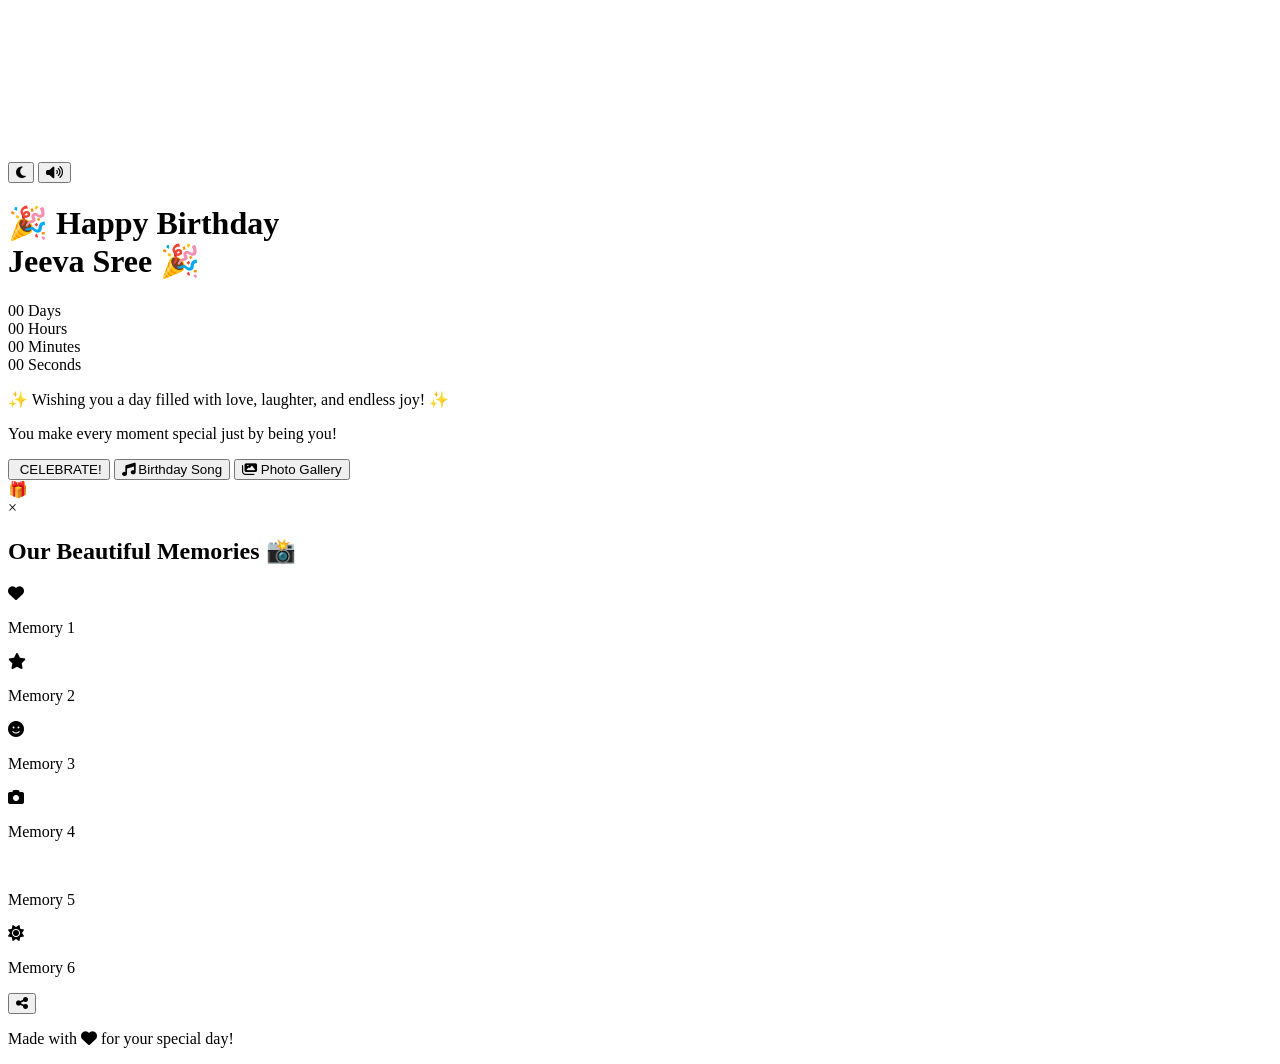
==== index.html @ dd559f00 "Create index.html with Jeeva Sree birthday celebration page" ====
<!DOCTYPE html>
<html lang="en">
<head>
    <meta charset="UTF-8">
    <meta name="viewport" content="width=device-width, initial-scale=1.0">
    <title>🎉 Happy Birthday Jeeva Sree! 🎉</title>
    <link rel="stylesheet" href="style.css">
    <link rel="stylesheet" href="https://cdnjs.cloudflare.com/ajax/libs/font-awesome/6.4.0/css/all.min.css">
</head>
<body>
    <!-- Canvas for Confetti -->
    <canvas id="confettiCanvas"></canvas>
    
    <!-- Fireworks Container -->
    <div id="fireworksContainer"></div>
    
    <!-- Hearts Container -->
    <div id="heartsContainer"></div>

    <!-- Main Container -->
    <div class="container">
        <!-- Header -->
        <header class="header">
            <div class="controls">
                <button id="themeToggle" class="control-btn" title="Toggle Theme">
                    <i class="fas fa-moon"></i>
                </button>
                <button id="soundToggle" class="control-btn" title="Toggle Sound">
                    <i class="fas fa-volume-up"></i>
                </button>
            </div>
        </header>

        <!-- Main Content -->
        <div class="content">
            <!-- Title -->
            <h1 class="main-title">
                <span class="emoji">🎉</span>
                Happy Birthday
                <br>
                <span class="name">Jeeva Sree</span>
                <span class="emoji">🎉</span>
            </h1>

            <!-- Countdown Timer -->
            <div class="countdown-container">
                <div class="countdown-box">
                    <div class="countdown-item">
                        <span class="countdown-num" id="days">00</span>
                        <span class="countdown-label">Days</span>
                    </div>
                    <div class="countdown-item">
                        <span class="countdown-num" id="hours">00</span>
                        <span class="countdown-label">Hours</span>
                    </div>
                    <div class="countdown-item">
                        <span class="countdown-num" id="minutes">00</span>
                        <span class="countdown-label">Minutes</span>
                    </div>
                    <div class="countdown-item">
                        <span class="countdown-num" id="seconds">00</span>
                        <span class="countdown-label">Seconds</span>
                    </div>
                </div>
            </div>

            <!-- Animated Cake -->
            <div class="cake-container">
                <div class="cake">
                    <div class="candle">
                        <div class="flame"></div>
                    </div>
                    <div class="cake-layer cake-1"></div>
                    <div class="cake-layer cake-2"></div>
                    <div class="cake-layer cake-3"></div>
                </div>
            </div>

            <!-- Birthday Message -->
            <div class="message-box">
                <p class="message">✨ Wishing you a day filled with love, laughter, and endless joy! ✨</p>
                <p class="message">You make every moment special just by being you!</p>
            </div>

            <!-- Action Buttons -->
            <div class="button-group">
                <button class="btn btn-celebrate" id="celebrateBtn">
                    <i class="fas fa-party-horn"></i> CELEBRATE!
                </button>
                <button class="btn btn-music" id="musicBtn">
                    <i class="fas fa-music"></i> Birthday Song
                </button>
                <button class="btn btn-gallery" id="galleryBtn">
                    <i class="fas fa-images"></i> Photo Gallery
                </button>
            </div>

            <!-- Gift Box -->
            <div class="gift-box" id="giftBox">
                <div class="gift-box-top"></div>
                <div class="gift-box-bottom"></div>
                <div class="gift-ribbon"></div>
                <div class="gift-text">🎁</div>
            </div>

            <!-- Photo Gallery Modal -->
            <div class="modal" id="galleryModal">
                <div class="modal-content">
                    <span class="close-btn" id="closeGallery">&times;</span>
                    <h2>Our Beautiful Memories 📸</h2>
                    <div class="gallery">
                        <div class="photo-card">
                            <div class="photo-placeholder">
                                <i class="fas fa-heart"></i>
                                <p>Memory 1</p>
                            </div>
                        </div>
                        <div class="photo-card">
                            <div class="photo-placeholder">
                                <i class="fas fa-star"></i>
                                <p>Memory 2</p>
                            </div>
                        </div>
                        <div class="photo-card">
                            <div class="photo-placeholder">
                                <i class="fas fa-smile"></i>
                                <p>Memory 3</p>
                            </div>
                        </div>
                        <div class="photo-card">
                            <div class="photo-placeholder">
                                <i class="fas fa-camera"></i>
                                <p>Memory 4</p>
                            </div>
                        </div>
                        <div class="photo-card">
                            <div class="photo-placeholder">
                                <i class="fas fa-sparkles"></i>
                                <p>Memory 5</p>
                            </div>
                        </div>
                        <div class="photo-card">
                            <div class="photo-placeholder">
                                <i class="fas fa-sun"></i>
                                <p>Memory 6</p>
                            </div>
                        </div>
                    </div>
                </div>
            </div>

            <!-- Share Button -->
            <button class="share-btn" id="shareBtn" title="Share celebration">
                <i class="fas fa-share-alt"></i>
            </button>
        </div>

        <!-- Footer -->
        <footer class="footer">
            <p>Made with <i class="fas fa-heart"></i> for your special day!</p>
        </footer>
    </div>

    <!-- Audio Element -->
    <audio id="birthdayAudio" preload="auto">
        <source src="https://www.soundhelix.com/examples/mp3/SoundHelix-Song-1.mp3" type="audio/mpeg">
    </audio>

    <script src="script.js"></script>
</body>
</html>
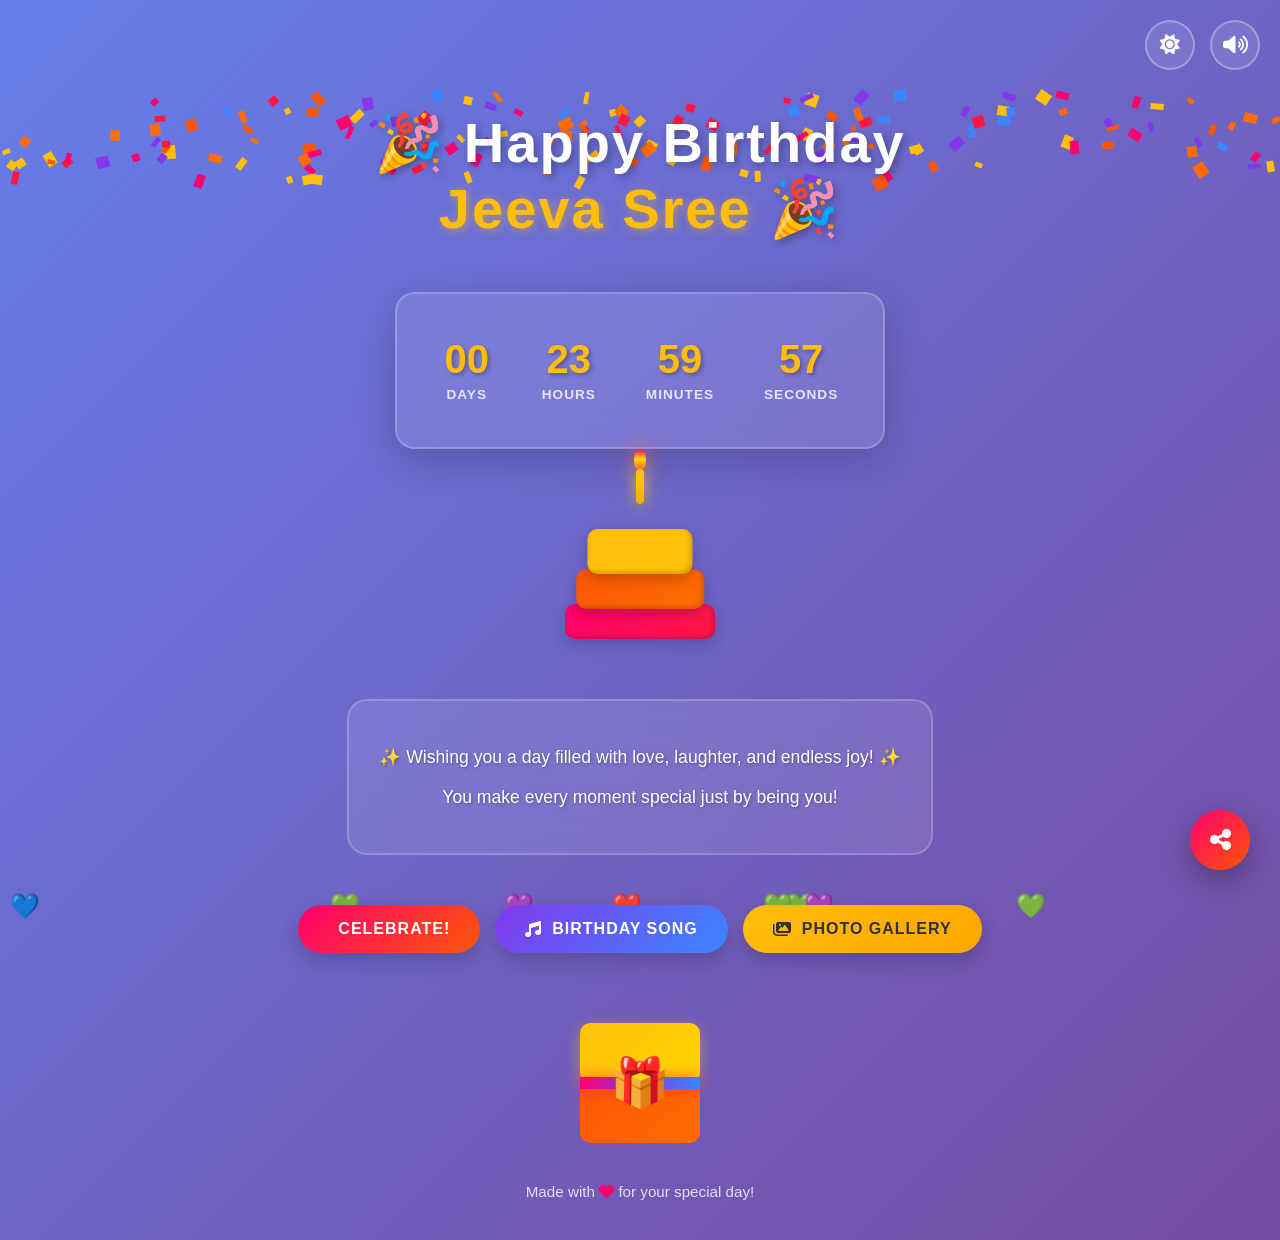
==== commit e4f439d6: "Clean repo - Remove old files and keep only working files (index.html, style.css, script.js)" ====
--- a/index.html
+++ b/index.html
@@ -168,4 +168,4 @@
 
     <script src="script.js"></script>
 </body>
-</html>
+</html>
--- a/style.css
+++ b/style.css
@@ -0,0 +1,670 @@
+* {
+    margin: 0;
+    padding: 0;
+    box-sizing: border-box;
+}
+
+:root {
+    --color-1: #FF006E;
+    --color-2: #FB5607;
+    --color-3: #FFBE0B;
+    --color-4: #8338EC;
+    --color-5: #3A86FF;
+    --bg-dark: #0a0a0a;
+    --bg-light: #f8f9fa;
+}
+
+html {
+    scroll-behavior: smooth;
+}
+
+body {
+    font-family: 'Poppins', 'Arial', sans-serif;
+    background: linear-gradient(135deg, #667eea 0%, #764ba2 100%);
+    min-height: 100vh;
+    overflow-x: hidden;
+    color: white;
+    transition: all 0.3s ease;
+}
+
+body.light-theme {
+    background: linear-gradient(135deg, #FFE5EC 0%, #FFD4E5 100%);
+    color: #333;
+}
+
+.container {
+    width: 100%;
+    min-height: 100vh;
+    display: flex;
+    flex-direction: column;
+    align-items: center;
+    justify-content: space-between;
+    padding: 20px;
+    position: relative;
+}
+
+.header {
+    width: 100%;
+    display: flex;
+    justify-content: flex-end;
+    gap: 15px;
+    margin-bottom: 20px;
+}
+
+.controls {
+    display: flex;
+    gap: 15px;
+}
+
+.control-btn {
+    width: 50px;
+    height: 50px;
+    border-radius: 50%;
+    border: 2px solid rgba(255, 255, 255, 0.3);
+    background: rgba(255, 255, 255, 0.1);
+    color: white;
+    font-size: 20px;
+    cursor: pointer;
+    transition: all 0.3s ease;
+    backdrop-filter: blur(10px);
+}
+
+.control-btn:hover {
+    background: rgba(255, 255, 255, 0.2);
+    transform: scale(1.1);
+    box-shadow: 0 0 20px rgba(255, 255, 255, 0.3);
+}
+
+.content {
+    width: 100%;
+    max-width: 900px;
+    text-align: center;
+    flex: 1;
+    display: flex;
+    flex-direction: column;
+    align-items: center;
+    justify-content: center;
+    gap: 30px;
+    z-index: 10;
+}
+
+.main-title {
+    font-size: 3.5rem;
+    font-weight: 900;
+    margin: 20px 0;
+    color: white;
+    text-shadow: 3px 3px 8px rgba(0, 0, 0, 0.3);
+    animation: bounce 2s infinite;
+    letter-spacing: 2px;
+}
+
+.main-title .emoji {
+    display: inline-block;
+    animation: spin 3s linear infinite;
+}
+
+.main-title .name {
+    color: var(--color-3);
+    text-shadow: 2px 2px 10px rgba(255, 190, 11, 0.5);
+}
+
+@keyframes bounce {
+    0%, 100% { transform: translateY(0); }
+    50% { transform: translateY(-20px); }
+}
+
+@keyframes spin {
+    0% { transform: rotate(0deg); }
+    100% { transform: rotate(360deg); }
+}
+
+.countdown-container {
+    width: 100%;
+    display: flex;
+    justify-content: center;
+}
+
+.countdown-box {
+    display: flex;
+    gap: 20px;
+    flex-wrap: wrap;
+    justify-content: center;
+    background: rgba(255, 255, 255, 0.1);
+    backdrop-filter: blur(15px);
+    padding: 30px;
+    border-radius: 20px;
+    border: 2px solid rgba(255, 255, 255, 0.2);
+    box-shadow: 0 10px 40px rgba(0, 0, 0, 0.2);
+}
+
+.countdown-item {
+    display: flex;
+    flex-direction: column;
+    align-items: center;
+    min-width: 80px;
+    padding: 15px;
+}
+
+.countdown-num {
+    font-size: 2.5rem;
+    font-weight: bold;
+    color: var(--color-3);
+    text-shadow: 2px 2px 4px rgba(0, 0, 0, 0.3);
+    line-height: 1;
+}
+
+.countdown-label {
+    font-size: 0.85rem;
+    color: rgba(255, 255, 255, 0.8);
+    text-transform: uppercase;
+    letter-spacing: 1px;
+    margin-top: 8px;
+    font-weight: 600;
+}
+
+.cake-container {
+    margin: 30px 0;
+    animation: zoomIn 1s ease;
+}
+
+.cake {
+    position: relative;
+    width: 150px;
+    height: 130px;
+    margin: 0 auto;
+}
+
+.candle {
+    position: absolute;
+    width: 8px;
+    height: 35px;
+    background: linear-gradient(to bottom, #FFD700, #FFA500);
+    left: 50%;
+    top: -40px;
+    transform: translateX(-50%);
+    border-radius: 4px;
+    box-shadow: 0 0 15px rgba(255, 215, 0, 0.8);
+}
+
+.flame {
+    position: absolute;
+    width: 12px;
+    height: 20px;
+    background: linear-gradient(to top, #FF6B35, #FFD700, #FF006E);
+    top: -20px;
+    left: 50%;
+    transform: translateX(-50%);
+    border-radius: 50% 50% 30% 30%;
+    animation: flicker 0.5s infinite;
+    box-shadow: 0 0 20px rgba(255, 107, 53, 0.9);
+}
+
+@keyframes flicker {
+    0%, 100% { transform: translateX(-50%) scaleY(1) scaleX(1); }
+    50% { transform: translateX(-48%) scaleY(1.1) scaleX(0.95); }
+}
+
+.cake-layer {
+    position: absolute;
+    width: 100%;
+    border-radius: 10px;
+    box-shadow: inset -2px -2px 5px rgba(0, 0, 0, 0.2), 0 5px 15px rgba(0, 0, 0, 0.2);
+}
+
+.cake-1 {
+    bottom: 0;
+    height: 35px;
+    background: linear-gradient(135deg, var(--color-1) 0%, #FF1744 100%);
+}
+
+.cake-2 {
+    bottom: 30px;
+    height: 40px;
+    width: 85%;
+    left: 50%;
+    transform: translateX(-50%);
+    background: linear-gradient(135deg, var(--color-2) 0%, #FF6D00 100%);
+}
+
+.cake-3 {
+    bottom: 65px;
+    height: 45px;
+    width: 70%;
+    left: 50%;
+    transform: translateX(-50%);
+    background: linear-gradient(135deg, var(--color-3) 0%, #FFC107 100%);
+}
+
+@keyframes zoomIn {
+    from {
+        opacity: 0;
+        transform: scale(0.5);
+    }
+    to {
+        opacity: 1;
+        transform: scale(1);
+    }
+}
+
+.message-box {
+    background: rgba(255, 255, 255, 0.1);
+    backdrop-filter: blur(15px);
+    padding: 30px;
+    border-radius: 20px;
+    border: 2px solid rgba(255, 255, 255, 0.2);
+    max-width: 600px;
+    animation: slideUp 0.8s ease;
+}
+
+.message {
+    font-size: 1.1rem;
+    color: white;
+    margin: 12px 0;
+    line-height: 1.6;
+    text-shadow: 1px 1px 3px rgba(0, 0, 0, 0.3);
+    font-weight: 500;
+}
+
+@keyframes slideUp {
+    from {
+        opacity: 0;
+        transform: translateY(30px);
+    }
+    to {
+        opacity: 1;
+        transform: translateY(0);
+    }
+}
+
+.button-group {
+    display: flex;
+    gap: 15px;
+    flex-wrap: wrap;
+    justify-content: center;
+    margin: 20px 0;
+}
+
+.btn {
+    padding: 15px 30px;
+    font-size: 1rem;
+    font-weight: 700;
+    border: none;
+    border-radius: 50px;
+    cursor: pointer;
+    transition: all 0.3s ease;
+    text-transform: uppercase;
+    letter-spacing: 1px;
+    display: flex;
+    align-items: center;
+    gap: 10px;
+    box-shadow: 0 8px 20px rgba(0, 0, 0, 0.2);
+    color: white;
+}
+
+.btn:hover {
+    transform: translateY(-5px);
+    box-shadow: 0 12px 30px rgba(0, 0, 0, 0.3);
+}
+
+.btn:active {
+    transform: translateY(-2px);
+}
+
+.btn-celebrate {
+    background: linear-gradient(135deg, var(--color-1) 0%, var(--color-2) 100%);
+}
+
+.btn-celebrate:hover {
+    box-shadow: 0 12px 30px rgba(255, 0, 110, 0.4);
+}
+
+.btn-music {
+    background: linear-gradient(135deg, var(--color-4) 0%, var(--color-5) 100%);
+}
+
+.btn-music:hover {
+    box-shadow: 0 12px 30px rgba(131, 56, 236, 0.4);
+}
+
+.btn-gallery {
+    background: linear-gradient(135deg, var(--color-3) 0%, #FFA500 100%);
+    color: #333;
+}
+
+.btn-gallery:hover {
+    box-shadow: 0 12px 30px rgba(255, 190, 11, 0.4);
+}
+
+.gift-box {
+    width: 120px;
+    height: 120px;
+    position: relative;
+    cursor: pointer;
+    margin: 20px 0;
+    animation: pulse 2.5s infinite;
+}
+
+.gift-box-top, .gift-box-bottom {
+    position: absolute;
+    width: 100%;
+    height: 50%;
+    background: linear-gradient(135deg, var(--color-3), #FFD700);
+    border-radius: 10px;
+}
+
+.gift-box-top {
+    top: 0;
+    box-shadow: 0 5px 15px rgba(255, 215, 0, 0.4);
+}
+
+.gift-box-bottom {
+    bottom: 0;
+    background: linear-gradient(135deg, var(--color-2), #FF6D00);
+}
+
+.gift-ribbon {
+    position: absolute;
+    width: 100%;
+    height: 12px;
+    background: linear-gradient(90deg, var(--color-1), var(--color-4), var(--color-5));
+    top: 50%;
+    transform: translateY(-50%);
+    z-index: 10;
+    box-shadow: 0 0 15px rgba(255, 0, 110, 0.5);
+}
+
+.gift-text {
+    position: absolute;
+    font-size: 3rem;
+    top: 50%;
+    left: 50%;
+    transform: translate(-50%, -50%);
+    animation: bounce 1.5s infinite;
+    z-index: 11;
+}
+
+@keyframes pulse {
+    0%, 100% { transform: scale(1); }
+    50% { transform: scale(1.15); }
+}
+
+.modal {
+    display: none;
+    position: fixed;
+    z-index: 2000;
+    left: 0;
+    top: 0;
+    width: 100%;
+    height: 100%;
+    background: rgba(0, 0, 0, 0.7);
+    backdrop-filter: blur(5px);
+    align-items: center;
+    justify-content: center;
+    animation: fadeIn 0.3s ease;
+}
+
+.modal.active {
+    display: flex;
+}
+
+.modal-content {
+    background: white;
+    padding: 40px;
+    border-radius: 20px;
+    max-width: 800px;
+    width: 90%;
+    position: relative;
+    box-shadow: 0 20px 60px rgba(0, 0, 0, 0.3);
+    max-height: 80vh;
+    overflow-y: auto;
+    animation: slideUp 0.3s ease;
+}
+
+.modal-content h2 {
+    color: var(--color-1);
+    margin-bottom: 30px;
+    font-size: 2rem;
+}
+
+.close-btn {
+    position: absolute;
+    top: 20px;
+    right: 20px;
+    font-size: 2rem;
+    cursor: pointer;
+    color: var(--color-1);
+    transition: all 0.3s ease;
+}
+
+.close-btn:hover {
+    transform: rotate(90deg);
+}
+
+.gallery {
+    display: grid;
+    grid-template-columns: repeat(auto-fit, minmax(150px, 1fr));
+    gap: 20px;
+}
+
+.photo-card {
+    overflow: hidden;
+    border-radius: 15px;
+    box-shadow: 0 5px 15px rgba(0, 0, 0, 0.1);
+    transition: all 0.3s ease;
+    height: 150px;
+}
+
+.photo-placeholder {
+    width: 100%;
+    height: 100%;
+    background: linear-gradient(135deg, #667eea 0%, #764ba2 100%);
+    display: flex;
+    flex-direction: column;
+    align-items: center;
+    justify-content: center;
+    color: white;
+    font-size: 2.5rem;
+    transition: all 0.3s ease;
+}
+
+.photo-card:hover .photo-placeholder {
+    transform: scale(1.1);
+    box-shadow: 0 10px 30px rgba(0, 0, 0, 0.2);
+}
+
+.photo-placeholder p {
+    font-size: 0.8rem;
+    margin-top: 10px;
+    font-weight: 600;
+}
+
+@keyframes fadeIn {
+    from { opacity: 0; }
+    to { opacity: 1; }
+}
+
+.share-btn {
+    position: fixed;
+    bottom: 30px;
+    right: 30px;
+    width: 60px;
+    height: 60px;
+    border-radius: 50%;
+    border: none;
+    background: linear-gradient(135deg, var(--color-1), var(--color-2));
+    color: white;
+    font-size: 24px;
+    cursor: pointer;
+    box-shadow: 0 10px 30px rgba(0, 0, 0, 0.3);
+    transition: all 0.3s ease;
+    z-index: 1000;
+}
+
+.share-btn:hover {
+    transform: scale(1.15) rotate(10deg);
+    box-shadow: 0 15px 40px rgba(255, 0, 110, 0.4);
+}
+
+.footer {
+    width: 100%;
+    text-align: center;
+    padding: 20px;
+    font-size: 0.95rem;
+    color: rgba(255, 255, 255, 0.8);
+}
+
+.footer i {
+    color: var(--color-1);
+    animation: heartBeat 0.6s infinite;
+}
+
+@keyframes heartBeat {
+    0%, 100% { transform: scale(1); }
+    50% { transform: scale(1.2); }
+}
+
+#confettiCanvas {
+    position: fixed;
+    top: 0;
+    left: 0;
+    width: 100%;
+    height: 100%;
+    pointer-events: none;
+    z-index: 8;
+}
+
+#fireworksContainer {
+    position: fixed;
+    top: 0;
+    left: 0;
+    width: 100%;
+    height: 100%;
+    pointer-events: none;
+    z-index: 9;
+}
+
+.firework {
+    position: absolute;
+    font-size: 2rem;
+}
+
+#heartsContainer {
+    position: fixed;
+    top: 0;
+    left: 0;
+    width: 100%;
+    height: 100%;
+    pointer-events: none;
+    z-index: 7;
+}
+
+.heart {
+    position: absolute;
+    font-size: 1.5rem;
+}
+
+@media (max-width: 768px) {
+    .main-title {
+        font-size: 2rem;
+    }
+
+    .main-title .name {
+        display: block;
+    }
+
+    .countdown-box {
+        padding: 20px;
+        gap: 10px;
+    }
+
+    .countdown-num {
+        font-size: 2rem;
+    }
+
+    .message-box {
+        padding: 20px;
+    }
+
+    .message {
+        font-size: 1rem;
+    }
+
+    .button-group {
+        flex-direction: column;
+        gap: 10px;
+    }
+
+    .btn {
+        width: 100%;
+        justify-content: center;
+    }
+
+    .modal-content {
+        width: 95%;
+        padding: 20px;
+    }
+
+    .gallery {
+        grid-template-columns: repeat(2, 1fr);
+    }
+
+    .share-btn {
+        width: 50px;
+        height: 50px;
+        font-size: 20px;
+        bottom: 20px;
+        right: 20px;
+    }
+
+    .control-btn {
+        width: 45px;
+        height: 45px;
+        font-size: 18px;
+    }
+}
+
+@media (max-width: 480px) {
+    .container {
+        padding: 15px;
+    }
+
+    .main-title {
+        font-size: 1.5rem;
+    }
+
+    .countdown-box {
+        padding: 15px;
+        gap: 8px;
+    }
+
+    .countdown-item {
+        min-width: 60px;
+    }
+
+    .countdown-num {
+        font-size: 1.5rem;
+    }
+
+    .countdown-label {
+        font-size: 0.7rem;
+    }
+
+    .cake {
+        width: 100px;
+        height: 90px;
+    }
+
+    .btn {
+        padding: 12px 20px;
+        font-size: 0.9rem;
+    }
+
+    .gallery {
+        grid-template-columns: repeat(2, 1fr);
+        gap: 10px;
+    }
+
+    .photo-card {
+        height: 120px;
+    }
+}
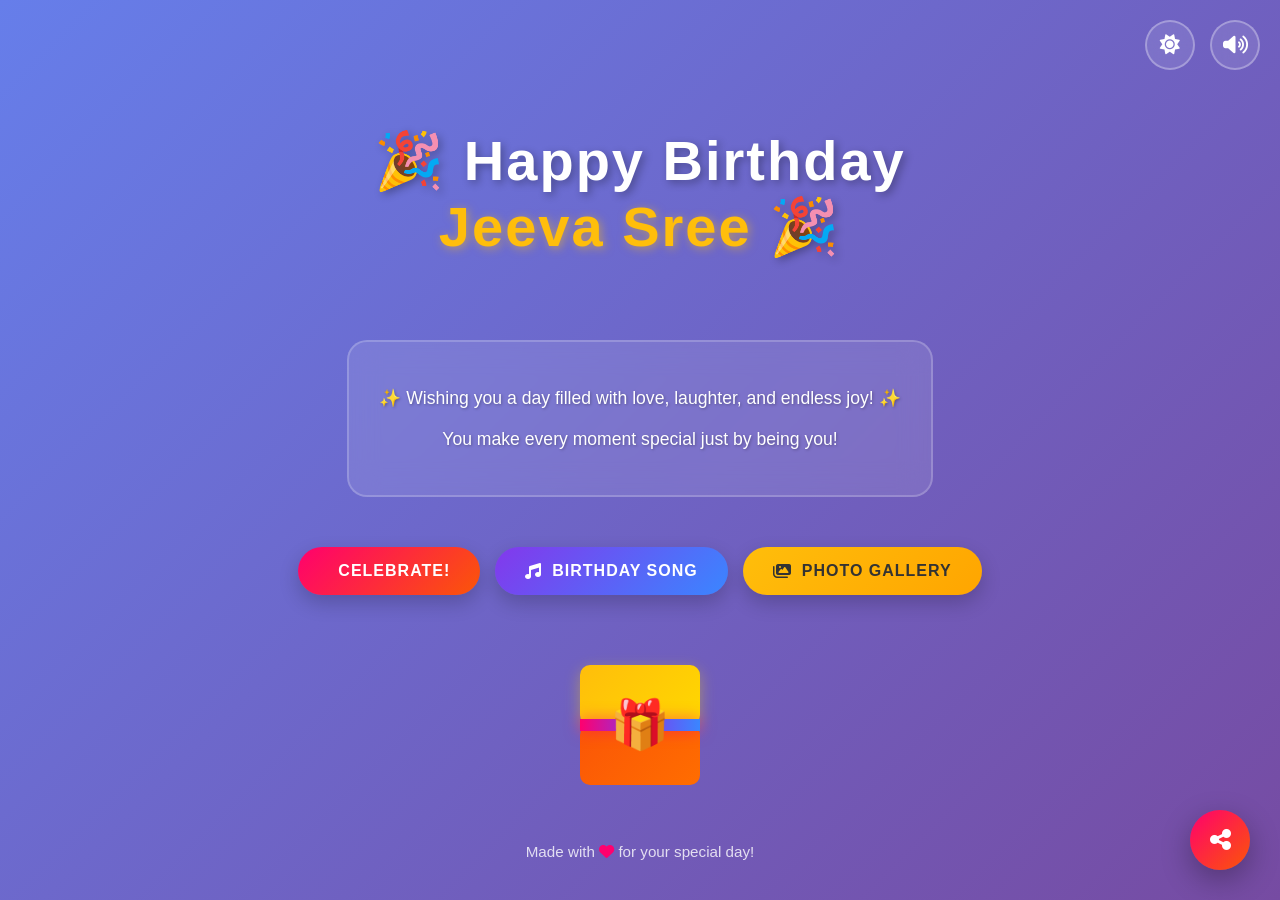
==== commit 7dafcca6: "Replace countdown with white teddy bear holding birthday cake and update to celebration song" ====
--- a/index.html
+++ b/index.html
@@ -42,37 +42,30 @@
                 <span class="emoji">🎉</span>
             </h1>
 
-            <!-- Countdown Timer -->
-            <div class="countdown-container">
-                <div class="countdown-box">
-                    <div class="countdown-item">
-                        <span class="countdown-num" id="days">00</span>
-                        <span class="countdown-label">Days</span>
+            <!-- Teddy Bear with Cake -->
+            <div class="teddy-container">
+                <div class="teddy-bear">
+                    <div class="teddy-head">
+                        <div class="teddy-ear teddy-ear-left"></div>
+                        <div class="teddy-ear teddy-ear-right"></div>
+                        <div class="teddy-face">
+                            <div class="teddy-eye teddy-eye-left"></div>
+                            <div class="teddy-eye teddy-eye-right"></div>
+                            <div class="teddy-nose"></div>
+                        </div>
                     </div>
-                    <div class="countdown-item">
-                        <span class="countdown-num" id="hours">00</span>
-                        <span class="countdown-label">Hours</span>
+                    <div class="teddy-body"></div>
+                    <div class="teddy-arm teddy-arm-left"></div>
+                    <div class="teddy-arm teddy-arm-right">
+                        <div class="teddy-cake">
+                            <div class="cake-top"></div>
+                            <div class="cake-middle"></div>
+                            <div class="cake-bottom"></div>
+                            <div class="cake-candle"></div>
+                        </div>
                     </div>
-                    <div class="countdown-item">
-                        <span class="countdown-num" id="minutes">00</span>
-                        <span class="countdown-label">Minutes</span>
-                    </div>
-                    <div class="countdown-item">
-                        <span class="countdown-num" id="seconds">00</span>
-                        <span class="countdown-label">Seconds</span>
-                    </div>
-                </div>
-            </div>
-
-            <!-- Animated Cake -->
-            <div class="cake-container">
-                <div class="cake">
-                    <div class="candle">
-                        <div class="flame"></div>
-                    </div>
-                    <div class="cake-layer cake-1"></div>
-                    <div class="cake-layer cake-2"></div>
-                    <div class="cake-layer cake-3"></div>
+                    <div class="teddy-leg teddy-leg-left"></div>
+                    <div class="teddy-leg teddy-leg-right"></div>
                 </div>
             </div>
 
@@ -161,11 +154,11 @@
         </footer>
     </div>
 
-    <!-- Audio Element -->
+    <!-- Audio Element for Birthday Celebration Song -->
     <audio id="birthdayAudio" preload="auto">
-        <source src="https://www.soundhelix.com/examples/mp3/SoundHelix-Song-1.mp3" type="audio/mpeg">
+        <source src="https://cdn.pixabay.com/download/audio/2021/05/21/Happy_Birthday_Song_26400.mp3" type="audio/mpeg">
     </audio>
 
     <script src="script.js"></script>
 </body>
-</html>+</html>
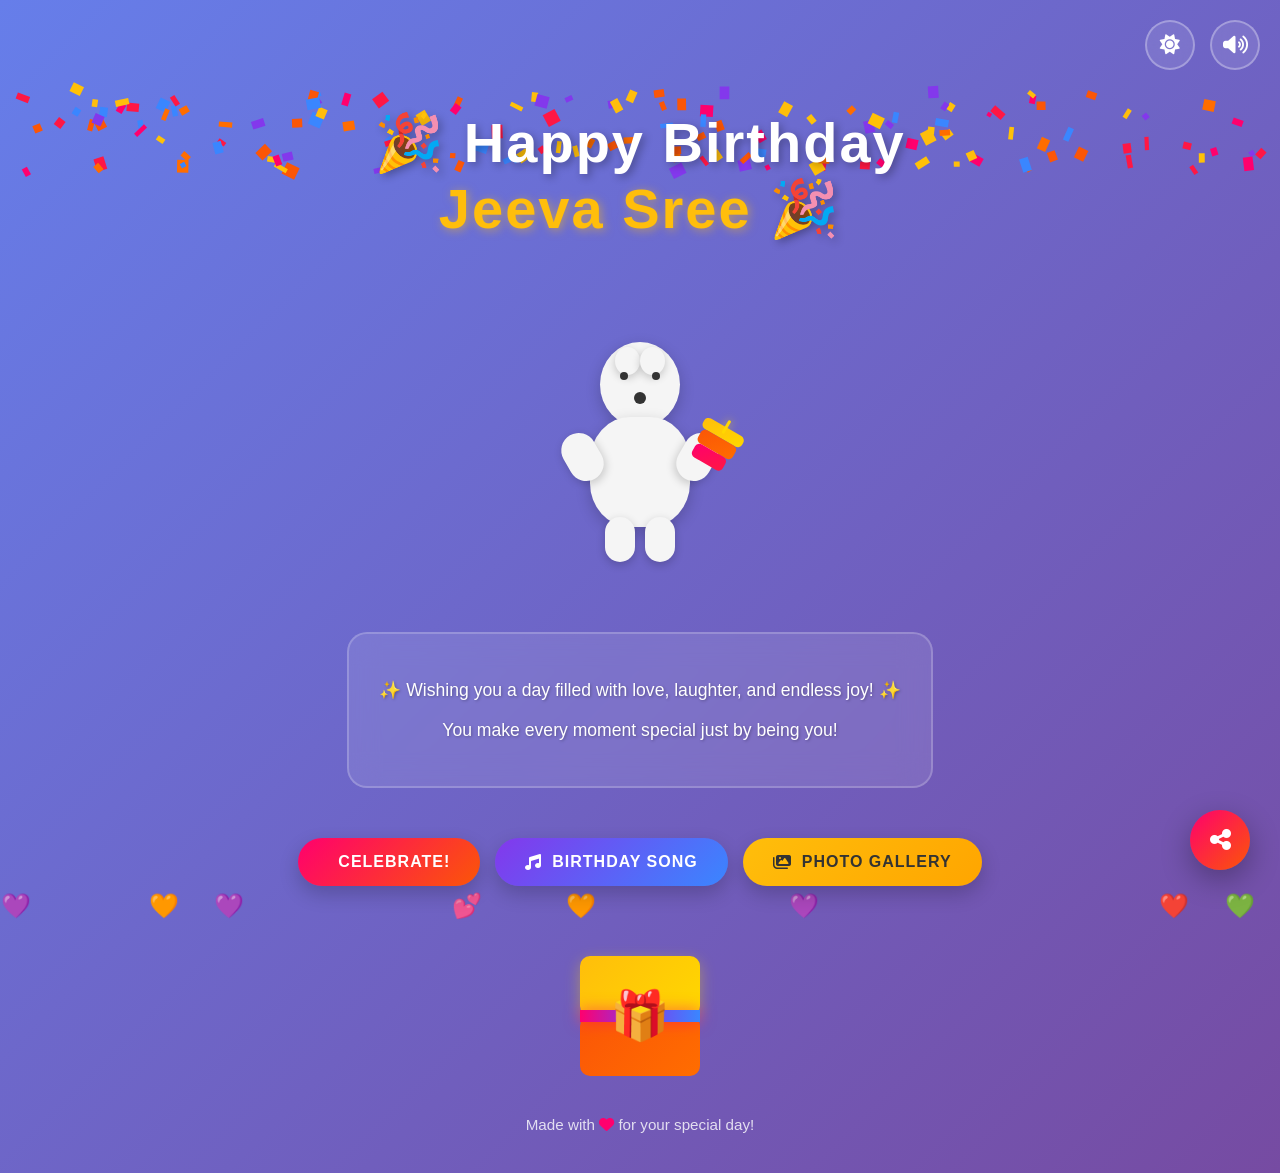
==== commit ab8f93e0: "🎉 Enhanced Birthday Site - Updated HTML with 5 Photo Gallery & Premium Features" ====
--- a/index.html
+++ b/index.html
@@ -62,6 +62,7 @@
                             <div class="cake-middle"></div>
                             <div class="cake-bottom"></div>
                             <div class="cake-candle"></div>
+                            <div class="cake-flame"></div>
                         </div>
                     </div>
                     <div class="teddy-leg teddy-leg-left"></div>
@@ -105,37 +106,36 @@
                         <div class="photo-card">
                             <div class="photo-placeholder">
                                 <i class="fas fa-heart"></i>
-                                <p>Memory 1</p>
+                                <p>Pic 1</p>
+                                <input type="file" class="photo-input" accept="image/*">
                             </div>
                         </div>
                         <div class="photo-card">
                             <div class="photo-placeholder">
                                 <i class="fas fa-star"></i>
-                                <p>Memory 2</p>
+                                <p>Pic 2</p>
+                                <input type="file" class="photo-input" accept="image/*">
                             </div>
                         </div>
                         <div class="photo-card">
                             <div class="photo-placeholder">
                                 <i class="fas fa-smile"></i>
-                                <p>Memory 3</p>
+                                <p>Pic 3</p>
+                                <input type="file" class="photo-input" accept="image/*">
                             </div>
                         </div>
                         <div class="photo-card">
                             <div class="photo-placeholder">
                                 <i class="fas fa-camera"></i>
-                                <p>Memory 4</p>
+                                <p>Pic 4</p>
+                                <input type="file" class="photo-input" accept="image/*">
                             </div>
                         </div>
                         <div class="photo-card">
                             <div class="photo-placeholder">
                                 <i class="fas fa-sparkles"></i>
-                                <p>Memory 5</p>
-                            </div>
-                        </div>
-                        <div class="photo-card">
-                            <div class="photo-placeholder">
-                                <i class="fas fa-sun"></i>
-                                <p>Memory 6</p>
+                                <p>Pic 5</p>
+                                <input type="file" class="photo-input" accept="image/*">
                             </div>
                         </div>
                     </div>
@@ -156,7 +156,7 @@
 
     <!-- Audio Element for Birthday Celebration Song -->
     <audio id="birthdayAudio" preload="auto">
-        <source src="https://cdn.pixabay.com/download/audio/2021/05/21/Happy_Birthday_Song_26400.mp3" type="audio/mpeg">
+        <source src="https://assets.mixkit.co/active_storage/sfx/2706/2706-preview.mp3" type="audio/mpeg">
     </audio>
 
     <script src="script.js"></script>
--- a/style.css
+++ b/style.css
@@ -118,26 +118,53 @@
     100% { transform: rotate(360deg); }
 }
 
-.countdown-container {
-    width: 100%;
-    display: flex;
-    justify-content: center;
-}
-
-.countdown-box {
-    display: flex;
-    gap: 20px;
-    flex-wrap: wrap;
-    justify-content: center;
-    background: rgba(255, 255, 255, 0.1);
-    backdrop-filter: blur(15px);
-    padding: 30px;
-    border-radius: 20px;
-    border: 2px solid rgba(255, 255, 255, 0.2);
-    box-shadow: 0 10px 40px rgba(0, 0, 0, 0.2);
-}
-
-.countdown-item {
+/* Teddy Bear Styles */
+.teddy-container {
+    margin: 30px 0;
+    animation: zoomIn 1s ease;
+}
+
+.teddy-bear {
+    position: relative;
+    width: 200px;
+    height: 250px;
+    margin: 0 auto;
+}
+
+.teddy-head {
+    position: absolute;
+    width: 80px;
+    height: 85px;
+    background: #F5F5F5;
+    border-radius: 50%;
+    top: 20px;
+    left: 60px;
+    box-shadow: 0 5px 15px rgba(0, 0, 0, 0.2);
+}
+
+.teddy-ear {
+    position: absolute;
+    width: 25px;
+    height: 28px;
+    background: #F5F5F5;
+    border-radius: 50%;
+    box-shadow: 0 3px 8px rgba(0, 0, 0, 0.2);
+}
+
+.teddy-ear-left {
+    top: 5px;
+    left: 15px;
+}
+
+.teddy-ear-right {
+    top: 5px;
+    right: 15px;
+}
+
+.teddy-face {
+    position: absolute;
+    width: 100%;
+    height: 100%;
     display: flex;
     flex-direction: column;
     align-items: center;
@@ -216,7 +243,6 @@
     height: 35px;
     background: linear-gradient(135deg, var(--color-1) 0%, #FF1744 100%);
 }
-
 .cake-2 {
     bottom: 30px;
     height: 40px;
@@ -233,6 +259,139 @@
     left: 50%;
     transform: translateX(-50%);
     background: linear-gradient(135deg, var(--color-3) 0%, #FFC107 100%);
+    justify-content: center;
+    gap: 15px;
+}
+
+.teddy-eye {
+    width: 8px;
+    height: 8px;
+    background: #333;
+    border-radius: 50%;
+}
+
+.teddy-eye-left {
+    position: absolute;
+    left: 20px;
+    top: 30px;
+}
+
+.teddy-eye-right {
+    position: absolute;
+    right: 20px;
+    top: 30px;
+}
+
+.teddy-nose {
+    width: 12px;
+    height: 12px;
+    background: #333;
+    border-radius: 50%;
+    position: absolute;
+    top: 50px;
+}
+
+.teddy-body {
+    position: absolute;
+    width: 100px;
+    height: 110px;
+    background: #F5F5F5;
+    border-radius: 40%;
+    top: 95px;
+    left: 50px;
+    box-shadow: 0 5px 15px rgba(0, 0, 0, 0.2);
+}
+
+.teddy-arm {
+    position: absolute;
+    width: 35px;
+    height: 50px;
+    background: #F5F5F5;
+    border-radius: 25px;
+    top: 110px;
+    box-shadow: 0 3px 10px rgba(0, 0, 0, 0.2);
+}
+
+.teddy-arm-left {
+    left: 25px;
+    transform: rotate(-30deg);
+}
+
+.teddy-arm-right {
+    right: 25px;
+    transform: rotate(30deg);
+}
+
+.teddy-cake {
+    position: absolute;
+    width: 45px;
+    height: 50px;
+    top: -15px;
+    right: -15px;
+    animation: cakeBounce 2s ease-in-out infinite;
+}
+
+.cake-top {
+    position: absolute;
+    width: 45px;
+    height: 12px;
+    background: linear-gradient(135deg, var(--color-3), #FFD700);
+    border-radius: 5px;
+    top: 0;
+}
+
+.cake-middle {
+    position: absolute;
+    width: 40px;
+    height: 15px;
+    background: linear-gradient(135deg, var(--color-2), #FF6D00);
+    border-radius: 5px;
+    top: 12px;
+    left: 2.5px;
+}
+
+.cake-bottom {
+    position: absolute;
+    width: 35px;
+    height: 15px;
+    background: linear-gradient(135deg, var(--color-1), #FF1744);
+    border-radius: 5px;
+    top: 27px;
+    left: 5px;
+}
+
+.cake-candle {
+    position: absolute;
+    width: 3px;
+    height: 15px;
+    background: #FFD700;
+    border-radius: 2px;
+    left: 21px;
+    top: -8px;
+    box-shadow: 0 0 8px rgba(255, 215, 0, 0.8);
+}
+
+.teddy-leg {
+    position: absolute;
+    width: 30px;
+    height: 45px;
+    background: #F5F5F5;
+    border-radius: 25px;
+    bottom: 10px;
+    box-shadow: 0 3px 10px rgba(0, 0, 0, 0.2);
+}
+
+.teddy-leg-left {
+    left: 65px;
+}
+
+.teddy-leg-right {
+    right: 65px;
+}
+
+@keyframes cakeBounce {
+    0%, 100% { transform: translateY(0) rotate(0deg); }
+    50% { transform: translateY(-8px) rotate(5deg); }
 }
 
 @keyframes zoomIn {
@@ -572,13 +731,9 @@
         display: block;
     }
 
-    .countdown-box {
-        padding: 20px;
-        gap: 10px;
-    }
-
-    .countdown-num {
-        font-size: 2rem;
+    .teddy-bear {
+        width: 150px;
+        height: 200px;
     }
 
     .message-box {
@@ -608,7 +763,7 @@
         grid-template-columns: repeat(2, 1fr);
     }
 
-    .share-btn {
+.share-btn {
         width: 50px;
         height: 50px;
         font-size: 20px;
@@ -632,26 +787,9 @@
         font-size: 1.5rem;
     }
 
-    .countdown-box {
-        padding: 15px;
-        gap: 8px;
-    }
-
-    .countdown-item {
-        min-width: 60px;
-    }
-
-    .countdown-num {
-        font-size: 1.5rem;
-    }
-
-    .countdown-label {
-        font-size: 0.7rem;
-    }
-
-    .cake {
-        width: 100px;
-        height: 90px;
+    .teddy-bear {
+        width: 120px;
+        height: 160px;
     }
 
     .btn {
@@ -667,4 +805,4 @@
     .photo-card {
         height: 120px;
     }
-}+    
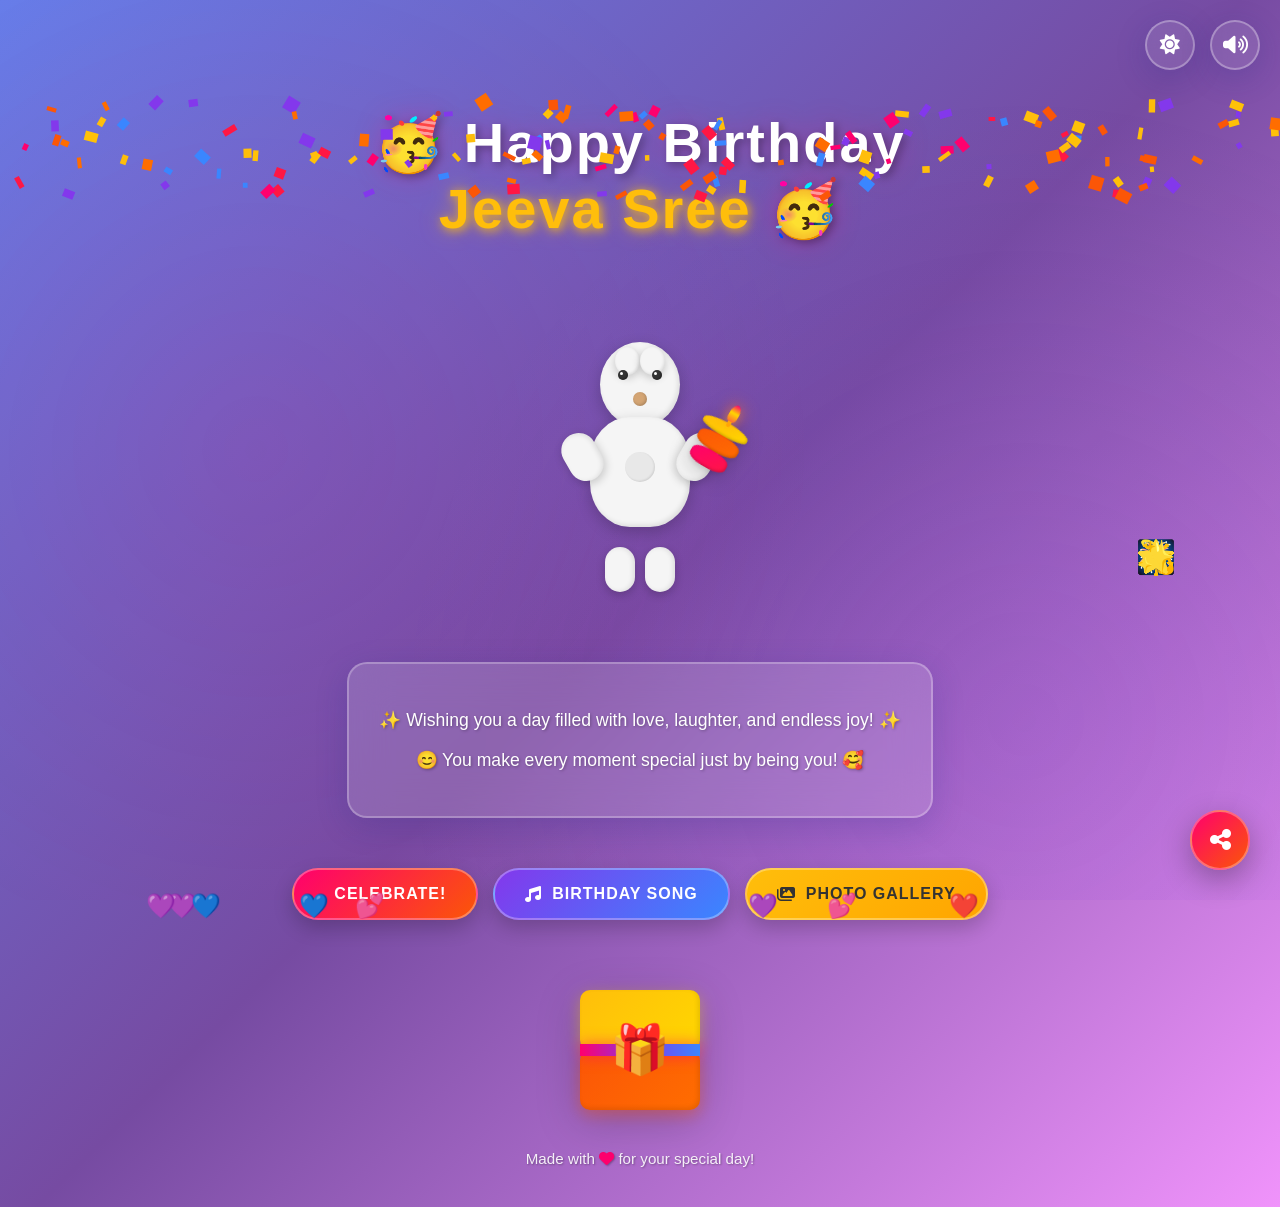
==== commit 148b864c: "Update index.html" ====
--- a/index.html
+++ b/index.html
@@ -3,7 +3,7 @@
 <head>
     <meta charset="UTF-8">
     <meta name="viewport" content="width=device-width, initial-scale=1.0">
-    <title>🎉 Happy Birthday Jeeva Sree! 🎉</title>
+    <title>🥳 Happy Birthday Jeeva Sree! 🥳</title>
     <link rel="stylesheet" href="style.css">
     <link rel="stylesheet" href="https://cdnjs.cloudflare.com/ajax/libs/font-awesome/6.4.0/css/all.min.css">
 </head>
@@ -35,11 +35,11 @@
         <div class="content">
             <!-- Title -->
             <h1 class="main-title">
-                <span class="emoji">🎉</span>
+                <span class="emoji">🥳</span>
                 Happy Birthday
                 <br>
                 <span class="name">Jeeva Sree</span>
-                <span class="emoji">🎉</span>
+                <span class="emoji">🥳</span>
             </h1>
 
             <!-- Teddy Bear with Cake -->
@@ -73,7 +73,7 @@
             <!-- Birthday Message -->
             <div class="message-box">
                 <p class="message">✨ Wishing you a day filled with love, laughter, and endless joy! ✨</p>
-                <p class="message">You make every moment special just by being you!</p>
+                <p class="message">😊 You make every moment special just by being you! 🥰</p>
             </div>
 
             <!-- Action Buttons -->
@@ -156,7 +156,7 @@
 
     <!-- Audio Element for Birthday Celebration Song -->
     <audio id="birthdayAudio" preload="auto">
-        <source src="https://assets.mixkit.co/active_storage/sfx/2706/2706-preview.mp3" type="audio/mpeg">
+        <source src="https://youtu.be/fZKc2xC_wtA?si=QS3O9zEjs4eP2GTN" type="audio/mpeg">
     </audio>
 
     <script src="script.js"></script>
--- a/style.css
+++ b/style.css
@@ -12,6 +12,9 @@
     --color-5: #3A86FF;
     --bg-dark: #0a0a0a;
     --bg-light: #f8f9fa;
+    --gradient-1: linear-gradient(135deg, #667eea 0%, #764ba2 100%);
+    --gradient-2: linear-gradient(135deg, #f093fb 0%, #f5576c 100%);
+    --gradient-premium: linear-gradient(135deg, #667eea 0%, #764ba2 50%, #f093fb 100%);
 }
 
 html {
@@ -20,11 +23,25 @@
 
 body {
     font-family: 'Poppins', 'Arial', sans-serif;
-    background: linear-gradient(135deg, #667eea 0%, #764ba2 100%);
+    background: var(--gradient-premium);
     min-height: 100vh;
     overflow-x: hidden;
     color: white;
     transition: all 0.3s ease;
+    position: relative;
+}
+
+body::before {
+    content: '';
+    position: fixed;
+    top: 0;
+    left: 0;
+    width: 100%;
+    height: 100%;
+    background: radial-gradient(circle at 20% 50%, rgba(255, 0, 110, 0.1) 0%, transparent 50%),
+                radial-gradient(circle at 80% 80%, rgba(131, 56, 236, 0.1) 0%, transparent 50%);
+    pointer-events: none;
+    z-index: 0;
 }
 
 body.light-theme {
@@ -41,6 +58,7 @@
     justify-content: space-between;
     padding: 20px;
     position: relative;
+    z-index: 1;
 }
 
 .header {
@@ -49,6 +67,7 @@
     justify-content: flex-end;
     gap: 15px;
     margin-bottom: 20px;
+    z-index: 100;
 }
 
 .controls {
@@ -67,12 +86,18 @@
     cursor: pointer;
     transition: all 0.3s ease;
     backdrop-filter: blur(10px);
+    box-shadow: 0 8px 32px rgba(31, 38, 135, 0.2);
 }
 
 .control-btn:hover {
     background: rgba(255, 255, 255, 0.2);
     transform: scale(1.1);
-    box-shadow: 0 0 20px rgba(255, 255, 255, 0.3);
+    box-shadow: 0 0 20px rgba(255, 255, 255, 0.5);
+}
+
+.control-btn.muted {
+    background: rgba(255, 0, 110, 0.3);
+    border-color: rgba(255, 0, 110, 0.5);
 }
 
 .content {
@@ -93,7 +118,7 @@
     font-weight: 900;
     margin: 20px 0;
     color: white;
-    text-shadow: 3px 3px 8px rgba(0, 0, 0, 0.3);
+    text-shadow: 3px 3px 8px rgba(0, 0, 0, 0.3), 0 0 30px rgba(255, 0, 110, 0.3);
     animation: bounce 2s infinite;
     letter-spacing: 2px;
 }
@@ -105,7 +130,7 @@
 
 .main-title .name {
     color: var(--color-3);
-    text-shadow: 2px 2px 10px rgba(255, 190, 11, 0.5);
+    text-shadow: 2px 2px 10px rgba(255, 190, 11, 0.8), 0 0 20px rgba(255, 190, 11, 0.5);
 }
 
 @keyframes bounce {
@@ -116,19 +141,31 @@
 @keyframes spin {
     0% { transform: rotate(0deg); }
     100% { transform: rotate(360deg); }
+}
+
+@keyframes heartBeat {
+    0%, 100% { transform: scale(1); }
+    50% { transform: scale(1.2); }
 }
 
 /* Teddy Bear Styles */
 .teddy-container {
     margin: 30px 0;
     animation: zoomIn 1s ease;
+    perspective: 1000px;
 }
 
 .teddy-bear {
     position: relative;
     width: 200px;
-    height: 250px;
+    height: 280px;
     margin: 0 auto;
+    animation: teddyFloat 3s ease-in-out infinite;
+}
+
+@keyframes teddyFloat {
+    0%, 100% { transform: translateY(0px) rotateZ(0deg); }
+    50% { transform: translateY(-20px) rotateZ(2deg); }
 }
 
 .teddy-head {
@@ -139,7 +176,7 @@
     border-radius: 50%;
     top: 20px;
     left: 60px;
-    box-shadow: 0 5px 15px rgba(0, 0, 0, 0.2);
+    box-shadow: 0 5px 15px rgba(0, 0, 0, 0.2), inset -2px -2px 5px rgba(0, 0, 0, 0.1);
 }
 
 .teddy-ear {
@@ -148,17 +185,25 @@
     height: 28px;
     background: #F5F5F5;
     border-radius: 50%;
-    box-shadow: 0 3px 8px rgba(0, 0, 0, 0.2);
+    box-shadow: 0 3px 8px rgba(0, 0, 0, 0.2), inset -1px -1px 3px rgba(0, 0, 0, 0.1);
 }
 
 .teddy-ear-left {
     top: 5px;
     left: 15px;
+    animation: earWiggle 1.5s ease-in-out infinite;
 }
 
 .teddy-ear-right {
     top: 5px;
     right: 15px;
+    animation: earWiggle 1.5s ease-in-out infinite 0.2s;
+}
+
+@keyframes earWiggle {
+    0%, 100% { transform: rotate(0deg); }
+    25% { transform: rotate(-5deg); }
+    75% { transform: rotate(5deg); }
 }
 
 .teddy-face {
@@ -172,123 +217,53 @@
     padding: 15px;
 }
 
-.countdown-num {
-    font-size: 2.5rem;
-    font-weight: bold;
-    color: var(--color-3);
-    text-shadow: 2px 2px 4px rgba(0, 0, 0, 0.3);
-    line-height: 1;
-}
-
-.countdown-label {
-    font-size: 0.85rem;
-    color: rgba(255, 255, 255, 0.8);
-    text-transform: uppercase;
-    letter-spacing: 1px;
-    margin-top: 8px;
-    font-weight: 600;
-}
-
-.cake-container {
-    margin: 30px 0;
-    animation: zoomIn 1s ease;
-}
-
-.cake {
-    position: relative;
-    width: 150px;
-    height: 130px;
-    margin: 0 auto;
-}
-
-.candle {
-    position: absolute;
-    width: 8px;
-    height: 35px;
-    background: linear-gradient(to bottom, #FFD700, #FFA500);
-    left: 50%;
-    top: -40px;
-    transform: translateX(-50%);
-    border-radius: 4px;
-    box-shadow: 0 0 15px rgba(255, 215, 0, 0.8);
-}
-
-.flame {
-    position: absolute;
-    width: 12px;
-    height: 20px;
-    background: linear-gradient(to top, #FF6B35, #FFD700, #FF006E);
-    top: -20px;
-    left: 50%;
-    transform: translateX(-50%);
-    border-radius: 50% 50% 30% 30%;
-    animation: flicker 0.5s infinite;
-    box-shadow: 0 0 20px rgba(255, 107, 53, 0.9);
-}
-
-@keyframes flicker {
-    0%, 100% { transform: translateX(-50%) scaleY(1) scaleX(1); }
-    50% { transform: translateX(-48%) scaleY(1.1) scaleX(0.95); }
-}
-
-.cake-layer {
-    position: absolute;
-    width: 100%;
-    border-radius: 10px;
-    box-shadow: inset -2px -2px 5px rgba(0, 0, 0, 0.2), 0 5px 15px rgba(0, 0, 0, 0.2);
-}
-
-.cake-1 {
-    bottom: 0;
-    height: 35px;
-    background: linear-gradient(135deg, var(--color-1) 0%, #FF1744 100%);
-}
-.cake-2 {
-    bottom: 30px;
-    height: 40px;
-    width: 85%;
-    left: 50%;
-    transform: translateX(-50%);
-    background: linear-gradient(135deg, var(--color-2) 0%, #FF6D00 100%);
-}
-
-.cake-3 {
-    bottom: 65px;
-    height: 45px;
-    width: 70%;
-    left: 50%;
-    transform: translateX(-50%);
-    background: linear-gradient(135deg, var(--color-3) 0%, #FFC107 100%);
-    justify-content: center;
-    gap: 15px;
-}
-
 .teddy-eye {
-    width: 8px;
-    height: 8px;
+    width: 10px;
+    height: 10px;
     background: #333;
     border-radius: 50%;
+    position: relative;
+    box-shadow: inset -1px -1px 2px rgba(0, 0, 0, 0.3);
+}
+
+.teddy-eye::after {
+    content: '';
+    position: absolute;
+    width: 3px;
+    height: 3px;
+    background: white;
+    border-radius: 50%;
+    top: 2px;
+    left: 2px;
 }
 
 .teddy-eye-left {
     position: absolute;
-    left: 20px;
-    top: 30px;
+    left: 18px;
+    top: 28px;
+    animation: eyeBlink 3s infinite;
 }
 
 .teddy-eye-right {
     position: absolute;
-    right: 20px;
-    top: 30px;
+    right: 18px;
+    top: 28px;
+    animation: eyeBlink 3s infinite 0.1s;
+}
+
+@keyframes eyeBlink {
+    0%, 5%, 95%, 100% { transform: scaleY(1); }
+    50% { transform: scaleY(0.1); }
 }
 
 .teddy-nose {
-    width: 12px;
-    height: 12px;
-    background: #333;
+    width: 14px;
+    height: 14px;
+    background: #D4A574;
     border-radius: 50%;
     position: absolute;
     top: 50px;
+    box-shadow: inset -1px -1px 3px rgba(0, 0, 0, 0.2);
 }
 
 .teddy-body {
@@ -299,7 +274,19 @@
     border-radius: 40%;
     top: 95px;
     left: 50px;
-    box-shadow: 0 5px 15px rgba(0, 0, 0, 0.2);
+    box-shadow: 0 5px 15px rgba(0, 0, 0, 0.2), inset -2px -2px 5px rgba(0, 0, 0, 0.1);
+}
+
+.teddy-body::after {
+    content: '';
+    position: absolute;
+    width: 30px;
+    height: 30px;
+    background: #E8E8E8;
+    border-radius: 50%;
+    top: 35px;
+    left: 35px;
+    box-shadow: inset -1px -1px 2px rgba(0, 0, 0, 0.1);
 }
 
 .teddy-arm {
@@ -309,66 +296,104 @@
     background: #F5F5F5;
     border-radius: 25px;
     top: 110px;
-    box-shadow: 0 3px 10px rgba(0, 0, 0, 0.2);
+    box-shadow: 0 3px 10px rgba(0, 0, 0, 0.2), inset -2px 0 5px rgba(0, 0, 0, 0.1);
 }
 
 .teddy-arm-left {
     left: 25px;
     transform: rotate(-30deg);
+    animation: armWave 2s ease-in-out infinite;
 }
 
 .teddy-arm-right {
     right: 25px;
     transform: rotate(30deg);
+    animation: armHold 1.5s ease-in-out infinite;
+}
+
+@keyframes armWave {
+    0%, 100% { transform: rotate(-30deg); }
+    50% { transform: rotate(-45deg); }
+}
+
+@keyframes armHold {
+    0%, 100% { transform: rotate(30deg); }
+    50% { transform: rotate(20deg); }
 }
 
 .teddy-cake {
     position: absolute;
+    width: 50px;
+    height: 55px;
+    top: -20px;
+    right: -18px;
+    animation: cakeBounce 2s ease-in-out infinite;
+    filter: drop-shadow(0 5px 10px rgba(0, 0, 0, 0.2));
+}
+
+.cake-top {
+    position: absolute;
+    width: 50px;
+    height: 14px;
+    background: linear-gradient(135deg, var(--color-3), #FFD700);
+    border-radius: 50% 50% 40% 40%;
+    top: 0;
+    box-shadow: inset -1px -1px 3px rgba(0, 0, 0, 0.2), 0 2px 5px rgba(0, 0, 0, 0.1);
+}
+
+.cake-middle {
+    position: absolute;
     width: 45px;
-    height: 50px;
-    top: -15px;
-    right: -15px;
-    animation: cakeBounce 2s ease-in-out infinite;
-}
-
-.cake-top {
-    position: absolute;
-    width: 45px;
-    height: 12px;
-    background: linear-gradient(135deg, var(--color-3), #FFD700);
-    border-radius: 5px;
-    top: 0;
-}
-
-.cake-middle {
+    height: 18px;
+    background: linear-gradient(135deg, var(--color-2), #FF6D00);
+    border-radius: 40%;
+    top: 14px;
+    left: 2.5px;
+    box-shadow: inset -1px -1px 3px rgba(0, 0, 0, 0.2), 0 2px 5px rgba(0, 0, 0, 0.1);
+}
+
+.cake-bottom {
     position: absolute;
     width: 40px;
-    height: 15px;
-    background: linear-gradient(135deg, var(--color-2), #FF6D00);
-    border-radius: 5px;
-    top: 12px;
-    left: 2.5px;
-}
-
-.cake-bottom {
-    position: absolute;
-    width: 35px;
-    height: 15px;
+    height: 18px;
     background: linear-gradient(135deg, var(--color-1), #FF1744);
-    border-radius: 5px;
-    top: 27px;
+    border-radius: 40%;
+    top: 32px;
     left: 5px;
+    box-shadow: inset -1px -1px 3px rgba(0, 0, 0, 0.2), 0 2px 5px rgba(0, 0, 0, 0.1);
 }
 
 .cake-candle {
     position: absolute;
-    width: 3px;
-    height: 15px;
-    background: #FFD700;
+    width: 4px;
+    height: 16px;
+    background: linear-gradient(to bottom, #FFD700, #FFA500);
     border-radius: 2px;
-    left: 21px;
-    top: -8px;
-    box-shadow: 0 0 8px rgba(255, 215, 0, 0.8);
+    left: 23px;
+    top: -12px;
+    box-shadow: 0 0 10px rgba(255, 215, 0, 0.8);
+}
+
+.cake-flame {
+    position: absolute;
+    width: 10px;
+    height: 18px;
+    background: linear-gradient(to top, #FF6B35, #FFD700, #FF006E);
+    top: -20px;
+    left: 20px;
+    border-radius: 50% 50% 30% 30%;
+    animation: flicker 0.3s infinite;
+    box-shadow: 0 0 15px rgba(255, 107, 53, 0.9);
+}
+
+@keyframes flicker {
+    0%, 100% { transform: scaleY(1) scaleX(1); opacity: 1; }
+    50% { transform: scaleY(1.1) scaleX(0.9); opacity: 0.9; }
+}
+
+@keyframes cakeBounce {
+    0%, 100% { transform: translateY(0) rotate(-5deg); }
+    50% { transform: translateY(-10px) rotate(0deg); }
 }
 
 .teddy-leg {
@@ -378,20 +403,22 @@
     background: #F5F5F5;
     border-radius: 25px;
     bottom: 10px;
-    box-shadow: 0 3px 10px rgba(0, 0, 0, 0.2);
+    box-shadow: 0 3px 10px rgba(0, 0, 0, 0.2), inset -2px 0 5px rgba(0, 0, 0, 0.1);
 }
 
 .teddy-leg-left {
     left: 65px;
+    animation: legStep 2s ease-in-out infinite;
 }
 
 .teddy-leg-right {
     right: 65px;
-}
-
-@keyframes cakeBounce {
-    0%, 100% { transform: translateY(0) rotate(0deg); }
-    50% { transform: translateY(-8px) rotate(5deg); }
+    animation: legStep 2s ease-in-out infinite 0.3s;
+}
+
+@keyframes legStep {
+    0%, 100% { transform: translateY(0) rotateZ(0deg); }
+    50% { transform: translateY(5px) rotateZ(-2deg); }
 }
 
 @keyframes zoomIn {
@@ -406,13 +433,14 @@
 }
 
 .message-box {
-    background: rgba(255, 255, 255, 0.1);
-    backdrop-filter: blur(15px);
+    background: rgba(255, 255, 255, 0.15);
+    backdrop-filter: blur(20px);
     padding: 30px;
     border-radius: 20px;
-    border: 2px solid rgba(255, 255, 255, 0.2);
+    border: 2px solid rgba(255, 255, 255, 0.25);
     max-width: 600px;
     animation: slideUp 0.8s ease;
+    box-shadow: 0 8px 32px rgba(31, 38, 135, 0.2);
 }
 
 .message {
@@ -447,7 +475,7 @@
     padding: 15px 30px;
     font-size: 1rem;
     font-weight: 700;
-    border: none;
+    border: 2px solid rgba(255, 255, 255, 0.3);
     border-radius: 50px;
     cursor: pointer;
     transition: all 0.3s ease;
@@ -458,11 +486,13 @@
     gap: 10px;
     box-shadow: 0 8px 20px rgba(0, 0, 0, 0.2);
     color: white;
+    backdrop-filter: blur(10px);
 }
 
 .btn:hover {
-    transform: translateY(-5px);
+    transform: translateY(-5px) scale(1.05);
     box-shadow: 0 12px 30px rgba(0, 0, 0, 0.3);
+    border-color: rgba(255, 255, 255, 0.6);
 }
 
 .btn:active {
@@ -474,7 +504,7 @@
 }
 
 .btn-celebrate:hover {
-    box-shadow: 0 12px 30px rgba(255, 0, 110, 0.4);
+    box-shadow: 0 12px 30px rgba(255, 0, 110, 0.5);
 }
 
 .btn-music {
@@ -482,7 +512,7 @@
 }
 
 .btn-music:hover {
-    box-shadow: 0 12px 30px rgba(131, 56, 236, 0.4);
+    box-shadow: 0 12px 30px rgba(131, 56, 236, 0.5);
 }
 
 .btn-gallery {
@@ -491,7 +521,7 @@
 }
 
 .btn-gallery:hover {
-    box-shadow: 0 12px 30px rgba(255, 190, 11, 0.4);
+    box-shadow: 0 12px 30px rgba(255, 190, 11, 0.5);
 }
 
 .gift-box {
@@ -501,6 +531,7 @@
     cursor: pointer;
     margin: 20px 0;
     animation: pulse 2.5s infinite;
+    filter: drop-shadow(0 10px 20px rgba(0, 0, 0, 0.2));
 }
 
 .gift-box-top, .gift-box-bottom {
@@ -513,12 +544,13 @@
 
 .gift-box-top {
     top: 0;
-    box-shadow: 0 5px 15px rgba(255, 215, 0, 0.4);
+    box-shadow: 0 5px 15px rgba(255, 215, 0, 0.4), inset -2px -2px 5px rgba(0, 0, 0, 0.1);
 }
 
 .gift-box-bottom {
     bottom: 0;
     background: linear-gradient(135deg, var(--color-2), #FF6D00);
+    box-shadow: 0 5px 15px rgba(251, 86, 7, 0.4), inset -2px -2px 5px rgba(0, 0, 0, 0.1);
 }
 
 .gift-ribbon {
@@ -611,6 +643,13 @@
     box-shadow: 0 5px 15px rgba(0, 0, 0, 0.1);
     transition: all 0.3s ease;
     height: 150px;
+    position: relative;
+    cursor: pointer;
+}
+
+.photo-card:hover {
+    transform: translateY(-5px);
+    box-shadow: 0 10px 30px rgba(0, 0, 0, 0.2);
 }
 
 .photo-placeholder {
@@ -624,17 +663,25 @@
     color: white;
     font-size: 2.5rem;
     transition: all 0.3s ease;
+    position: relative;
 }
 
 .photo-card:hover .photo-placeholder {
     transform: scale(1.1);
-    box-shadow: 0 10px 30px rgba(0, 0, 0, 0.2);
 }
 
 .photo-placeholder p {
     font-size: 0.8rem;
     margin-top: 10px;
     font-weight: 600;
+}
+
+.photo-input {
+    display: none;
+}
+
+.photo-placeholder:has(+ .photo-input:valid) {
+    background-image: linear-gradient(rgba(0, 0, 0, 0.2), rgba(0, 0, 0, 0.2));
 }
 
 @keyframes fadeIn {
@@ -649,7 +696,7 @@
     width: 60px;
     height: 60px;
     border-radius: 50%;
-    border: none;
+    border: 2px solid rgba(255, 255, 255, 0.3);
     background: linear-gradient(135deg, var(--color-1), var(--color-2));
     color: white;
     font-size: 24px;
@@ -669,17 +716,13 @@
     text-align: center;
     padding: 20px;
     font-size: 0.95rem;
-    color: rgba(255, 255, 255, 0.8);
+    color: rgba(255, 255, 255, 0.9);
+    text-shadow: 1px 1px 2px rgba(0, 0, 0, 0.3);
 }
 
 .footer i {
     color: var(--color-1);
     animation: heartBeat 0.6s infinite;
-}
-
-@keyframes heartBeat {
-    0%, 100% { transform: scale(1); }
-    50% { transform: scale(1.2); }
 }
 
 #confettiCanvas {
@@ -733,7 +776,7 @@
 
     .teddy-bear {
         width: 150px;
-        height: 200px;
+        height: 230px;
     }
 
     .message-box {
@@ -763,7 +806,7 @@
         grid-template-columns: repeat(2, 1fr);
     }
 
-.share-btn {
+    .share-btn {
         width: 50px;
         height: 50px;
         font-size: 20px;
@@ -789,7 +832,7 @@
 
     .teddy-bear {
         width: 120px;
-        height: 160px;
+        height: 180px;
     }
 
     .btn {
@@ -805,4 +848,4 @@
     .photo-card {
         height: 120px;
     }
-    
+}
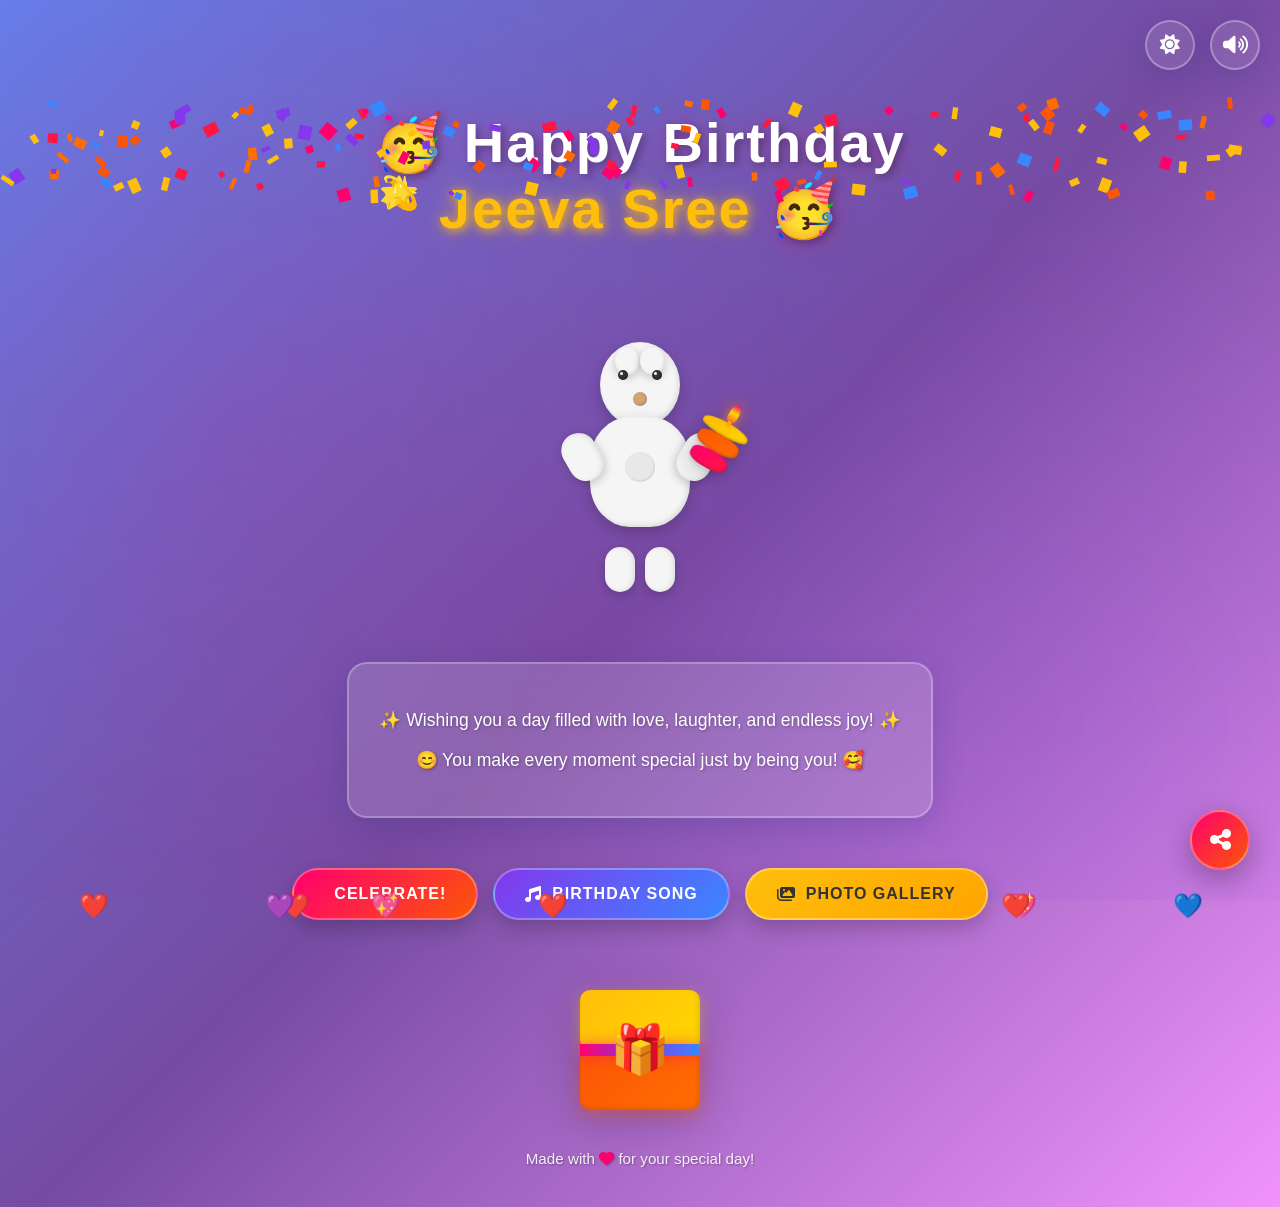
==== commit 0da2ce51: "Update index.html" ====
--- a/index.html
+++ b/index.html
@@ -156,7 +156,7 @@
 
     <!-- Audio Element for Birthday Celebration Song -->
     <audio id="birthdayAudio" preload="auto">
-        <source src="https://youtu.be/fZKc2xC_wtA?si=QS3O9zEjs4eP2GTN" type="audio/mpeg">
+        <source src="https://open.spotify.com/track/2pW5kNCx133MWWirxegvng?si=U22XLtJCQwCXybLA5xfr7w&utm_source=copy-link" type="audio/mpeg">
     </audio>
 
     <script src="script.js"></script>
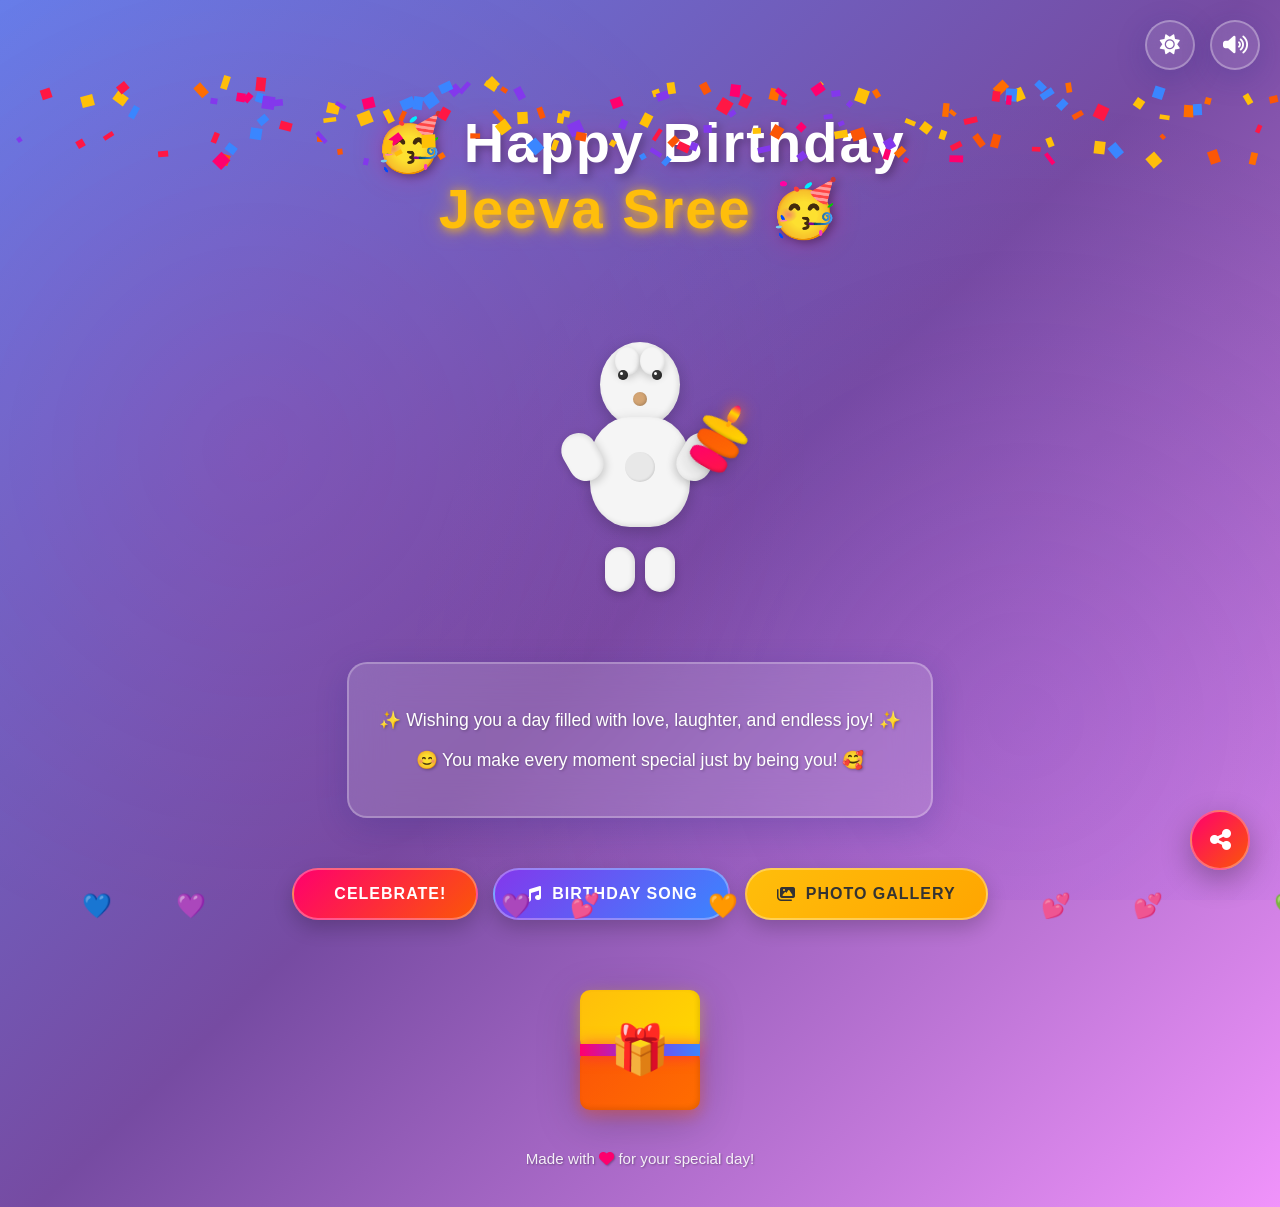
==== commit 9112b811: "Update index.html" ====
--- a/index.html
+++ b/index.html
@@ -156,7 +156,7 @@
 
     <!-- Audio Element for Birthday Celebration Song -->
     <audio id="birthdayAudio" preload="auto">
-        <source src="https://open.spotify.com/track/2pW5kNCx133MWWirxegvng?si=U22XLtJCQwCXybLA5xfr7w&utm_source=copy-link" type="audio/mpeg">
+        <source src="https://res.cloudinary.com/y7wyinbo/video/upload/v1784384635/Happy_Birthday_Vikram_Pannu_Shanky_Goswami_nmxlvl.m4a ye check kro" type="audio/mpeg">
     </audio>
 
     <script src="script.js"></script>
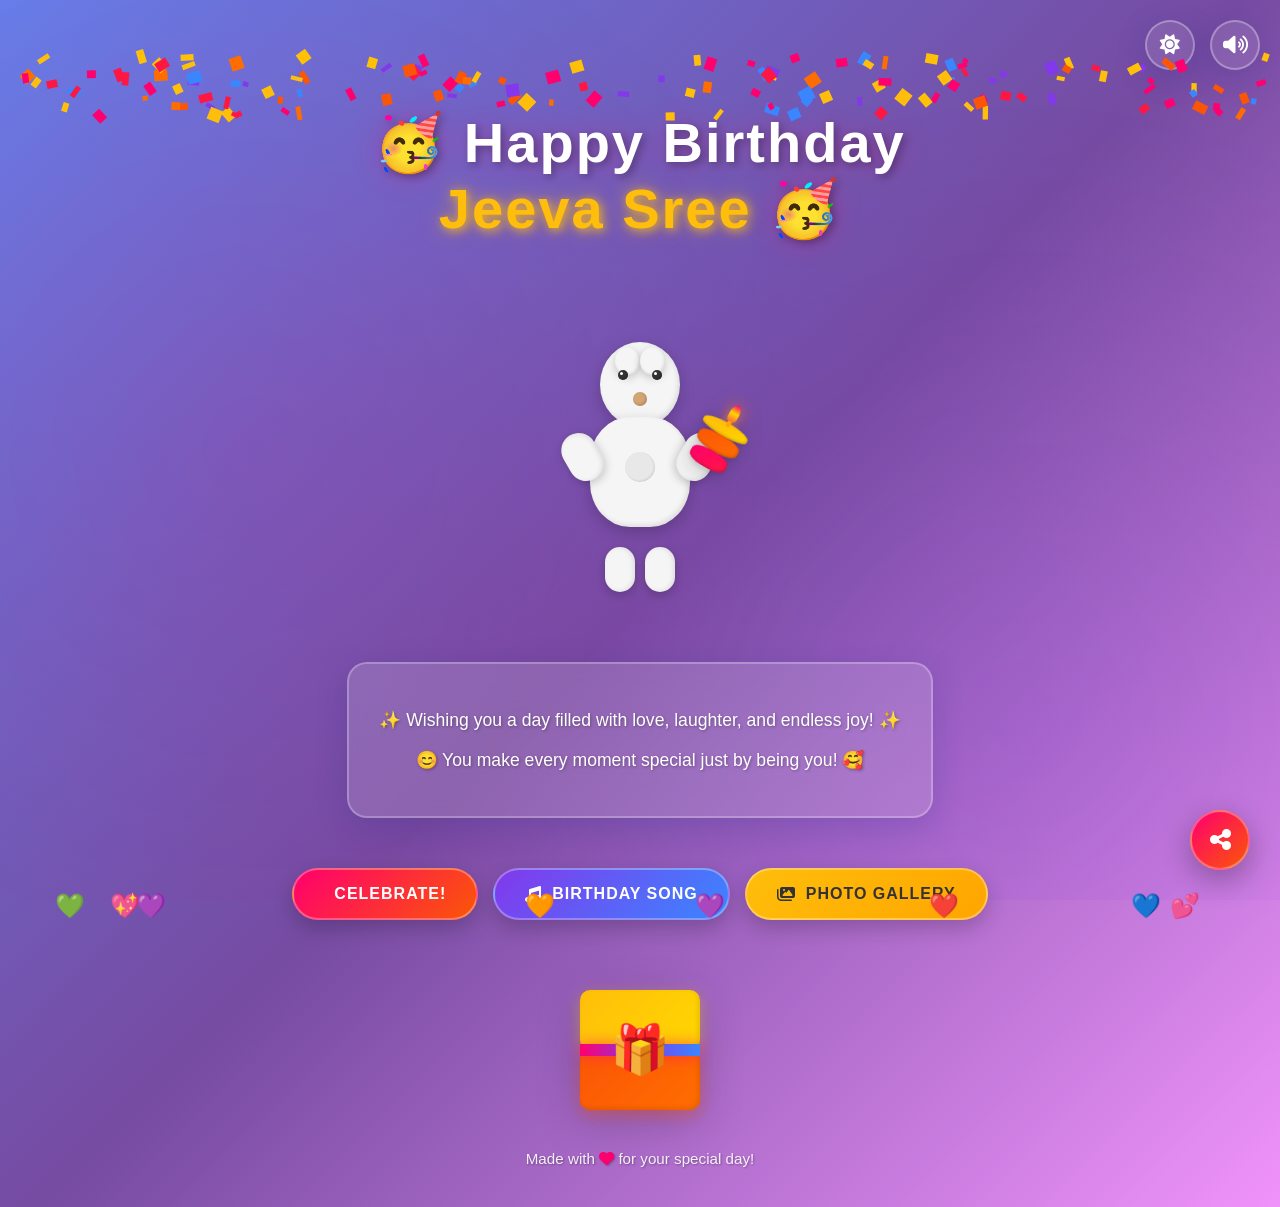
==== commit b0e5777a: "Update index.html" ====
--- a/index.html
+++ b/index.html
@@ -156,7 +156,7 @@
 
     <!-- Audio Element for Birthday Celebration Song -->
     <audio id="birthdayAudio" preload="auto">
-        <source src="https://res.cloudinary.com/y7wyinbo/video/upload/v1784384635/Happy_Birthday_Vikram_Pannu_Shanky_Goswami_nmxlvl.m4a ye check kro" type="audio/mpeg">
+        <source src="https://res.cloudinary.com/y7wyinbo/video/upload/v1784384635/Happy_Birthday_Vikram_Pannu_Shanky_Goswami_nmxlvl.m4a" type="audio/mp4">
     </audio>
 
     <script src="script.js"></script>
